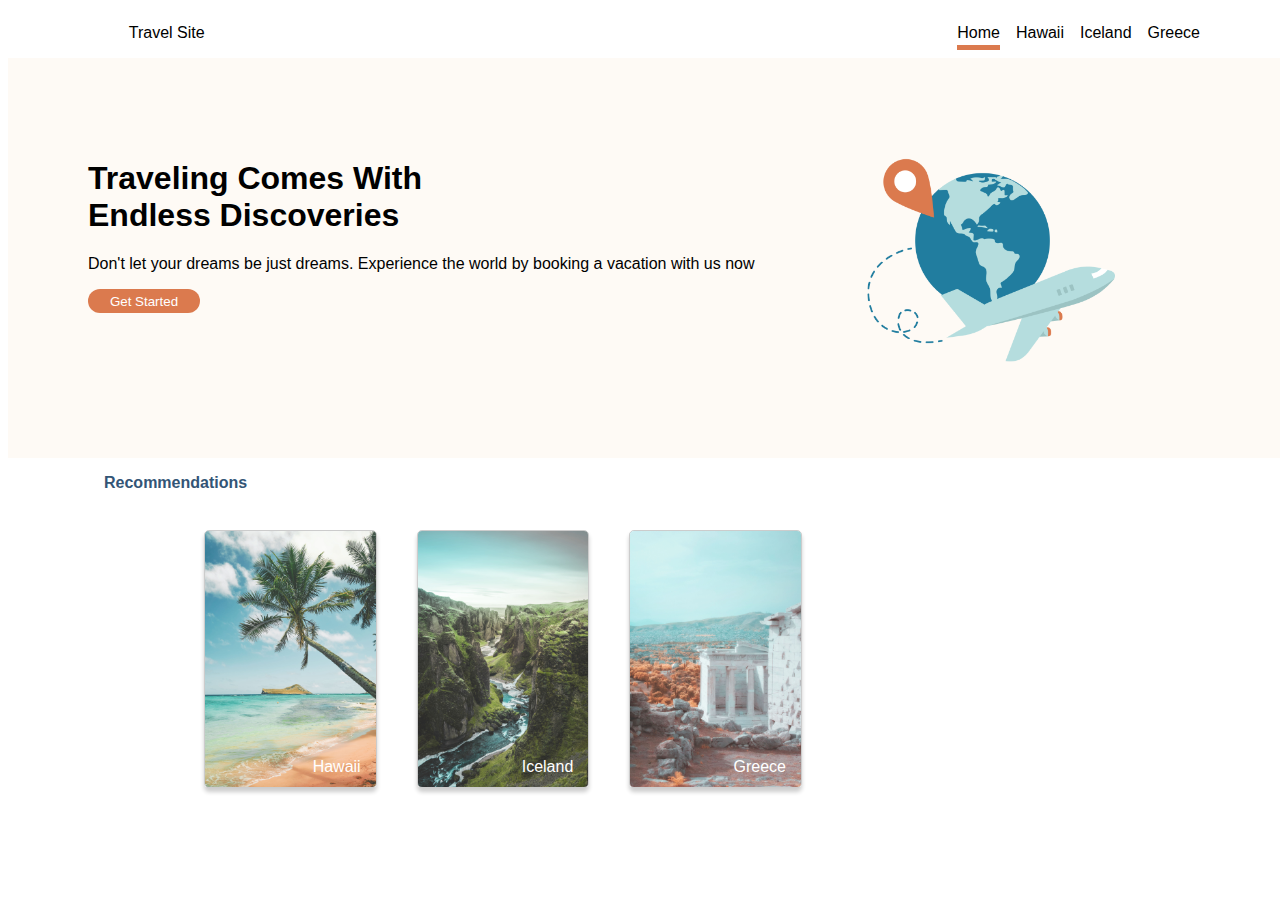
==== home.html @ ff9aa273 "init commit" ====
<html lang="en">
<head>
  <meta charset="UTF-8">
  <meta name="viewport" content="width=device-width, initial-scale=1.0">
  <title>Home</title>
  <link href="./css/global.css" rel="stylesheet">
  <link href="./css/main.css" rel="stylesheet">
</head>
<body>
  <nav class="nav__container">
    <div class="nav__div">
      <p>
        Travel Site
      </p>
    </div>
    <div class="nav__div">
      
    </div>

    <div class="nav__div">
      <ul class="nav__ul">
        <li class="nav__li">
          <span class="nav__home">Home</span>
        </li>
        <li class="nav__li">
          Hawaii
        </li>
        <li class="nav__li">
          Iceland
        </li>
        <li class="nav__li">
          Greece
        </li>
      </ul>
    </div>

  </nav>

  <section class="section__hero">
    <div class="section__div">
      <h1>
        Traveling Comes With 
      <br>
    
        Endless Discoveries
    
      </h1>
      <p>
        Don't let your dreams be just dreams. 
        Experience the world by booking a vacation with us now
      </p>
      <button class="section__button">
        Get Started
      </button>
    </div>
    
    <img class="section__image" src="./2.0 - Assets/Images/hero.png" alt="plane flying around the world">
    
  </section>

  <main class="main">
    <p id="main__recommendation">
      <strong>Recommendations</strong>
    </p>
    
    <div class="main__div">
    <article class="main__card">
      <a href="./pages/hawaii.html" target="_blank">
        <img class="main__img" src="./2.0 - Assets/Images/hawaii.jpg" alt="beach and a palm tree">
        <p class="main__p">Hawaii</p>
      </a>
    </article>

    <article class="main__card">
      <a href="./pages/iceland.html" target="_blank">
        <img class="main__img" src="./2.0 - Assets/Images/iceland.jpg" alt="mountain and river">
        <p class="main__p">Iceland</p>
      </a>
    </article>

    <article class="main__card">
      <a href="./pages/greece.html" target="_blank">
      <img class="main__img" src="./2.0 - Assets/Images/greece.jpg" alt="pillar building">
      <p class="main__p">Greece</p>
      </a>
    </article>
    </div>
  </main>

  <footer>

  </footer>
</body>
</html>
---- css/global.css ----
ul {
    list-style-type: none;
    display: flex;
    justify-content: flex-end; 
} 
body {
    font-family: Verdana, Geneva, Tahoma, sans-serif;
    font-size: 1rem;
}
---- css/main.css ----
.nav__container {
    display: flex;
    padding: 0rem 4rem;
    background-color: #ffffff;
}
.nav__ul {
    
    padding: 0 rem 3rem;
    
}
ul > li {
    margin: 0rem 0.5rem;
}
.section__image {
    height: 13rem;
    padding: 4rem;
}
.nav__div {
    width: 100%;
    padding-left: 5%;
}
.section__hero {
    display: flex;
    align-items: center;
    width: 100%;
    flex-direction: row;
    padding: 2rem;
    background-color: #FEFAF5;
}
.section__div {
    padding: 1rem 3rem 5rem 3rem;
    text-align: left;
}
.section__button {
    height: 1.5rem;
    width: 7rem;
    background-color: #DB7A4E;
    border-radius: 0.75rem;
    border-style: none;
    color: white;
}
.nav__home {
    border-bottom: solid 5px;
    padding-bottom: 4px;
    border-color: #DB7A4E;
}
.main__img {
    height: 16rem;
    border-radius: 5px;
    border: 1px solid;
    border-color: rgba(0, 0, 0, 0.2); /* set border opacity and color */
    box-shadow: 0px 4px 4px rgba(0, 0, 0, 0.2);
    position: relative;
}
.main {
    
    width: 100%;
    margin: 0rem 3rem;
}
.main__card {
    
    padding: 20px;
    display: flex;
    position: relative;
    text-align: center;
    
}

#main__recommendation {
    
    width: 100%;
    height: 20px;
    background-color: white;
    padding-left: 3rem;
    color: #335576;
}
.main__div {
    display: inline-flex;
    margin: 0%;
    padding-left: 10%;
    position: absolute;
}
.main__p {
    background-color: transparent;
    color: white;
    
    padding-right: 20px;
    position: absolute;
    height: 30px;
    bottom: 4px;
    right: 16px
    
}
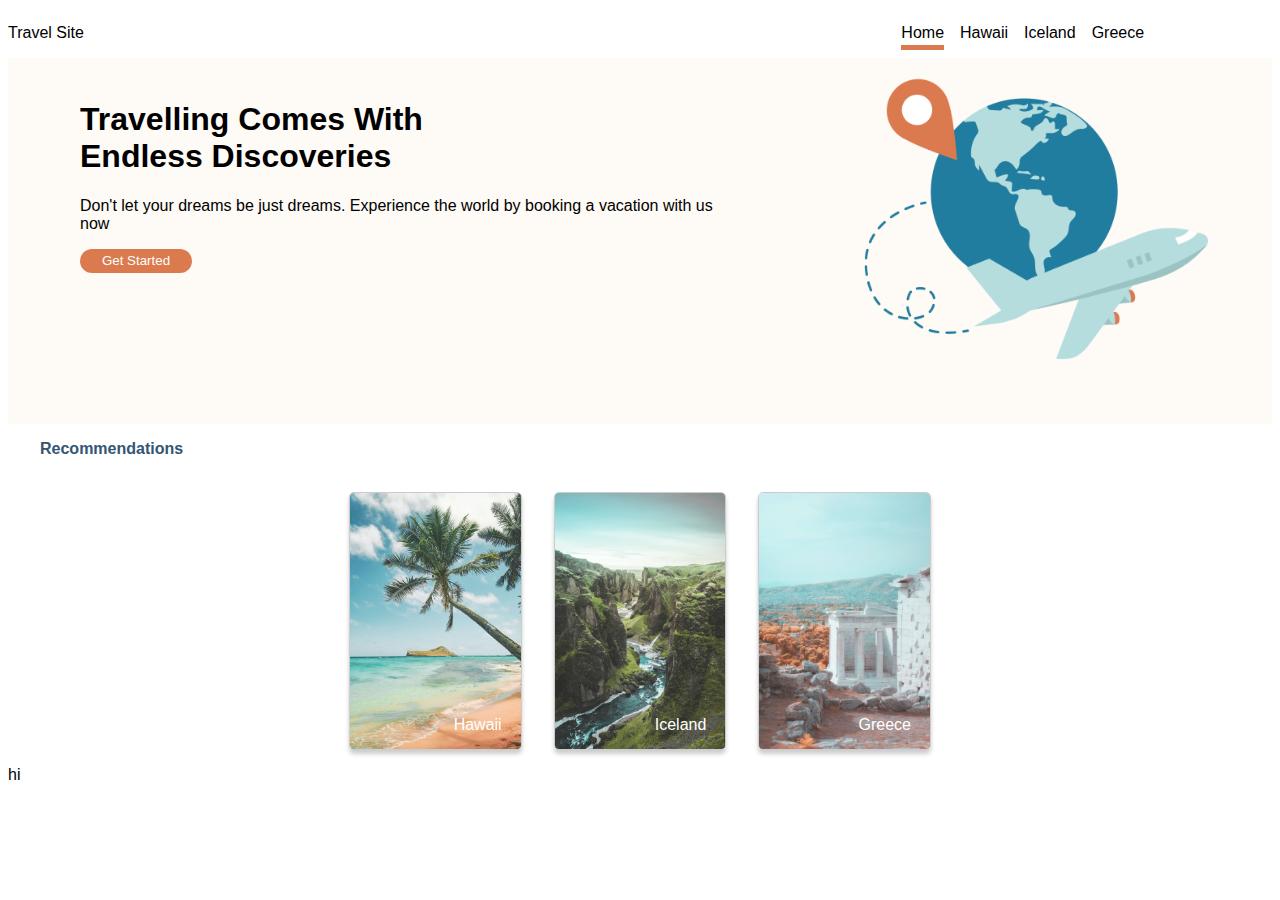
==== commit 9b679967: "centered hero and reccommendations section" ====
--- a/home.html
+++ b/home.html
@@ -19,18 +19,29 @@
 
     <div class="nav__div">
       <ul class="nav__ul">
-        <li class="nav__li">
-          <span class="nav__home">Home</span>
-        </li>
-        <li class="nav__li">
-          Hawaii
-        </li>
-        <li class="nav__li">
-          Iceland
-        </li>
-        <li class="nav__li">
-          Greece
-        </li>
+        <a class="nav__li-link" href="./home.html" target="_blank">
+          <li class="nav__li">
+            <span class="nav__home">Home</span>
+          </li>
+        </a>
+        
+        <a class="nav__li-link" href="./pages/hawaii.html" target="_blank">
+          <li class="nav__li">
+            Hawaii
+          </li>
+        </a>  
+        
+        <a class="nav__li-link" href="./pages/iceland.html" target="_blank">
+          <li class="nav__li">
+            Iceland
+          </li>
+        </a>
+        
+        <a class="nav__li-link" href="./pages/greece.html" target="_blank">
+          <li class="nav__li">
+            Greece
+          </li>
+        </a>
       </ul>
     </div>
 
@@ -38,24 +49,29 @@
 
   <section class="section__hero">
     <div class="section__div">
-      <h1>
-        Traveling Comes With 
+      <h1 class="section__h1">
+        Travelling Comes With 
       <br>
     
         Endless Discoveries
     
       </h1>
-      <p>
-        Don't let your dreams be just dreams. 
-        Experience the world by booking a vacation with us now
-      </p>
-      <button class="section__button">
-        Get Started
-      </button>
+      
+        <p>
+          Don't let your dreams be just dreams. 
+          Experience the world by booking a vacation with us now
+        </p>
+        <button class="section__button">
+          Get Started
+        </button>
+      
     </div>
     
+    <div>
+    <a href="./home.html" target="_blank">
     <img class="section__image" src="./2.0 - Assets/Images/hero.png" alt="plane flying around the world">
-    
+    </a>
+    </div>
   </section>
 
   <main class="main">
@@ -88,7 +104,9 @@
   </main>
 
   <footer>
-
+    <div>
+      hi
+    </div>
   </footer>
 </body>
 </html>--- a/css/global.css
+++ b/css/global.css
@@ -6,4 +6,8 @@
 body {
     font-family: Verdana, Geneva, Tahoma, sans-serif;
     font-size: 1rem;
+}
+.nav__li-link {
+    text-decoration: none;
+    color: black;
 }--- a/css/main.css
+++ b/css/main.css
@@ -1,35 +1,40 @@
 .nav__container {
     display: flex;
-    padding: 0rem 4rem;
+    padding: 0rem;
+    margin: 0rem;
     background-color: #ffffff;
+    position: fixed;
+    width: 100%;
+    top 0;
 }
 .nav__ul {
-    
-    padding: 0 rem 3rem;
+    gap: 1rem;
     
 }
 ul > li {
     margin: 0rem 0.5rem;
 }
 .section__image {
-    height: 13rem;
+    height: 18rem;
     padding: 4rem;
 }
 .nav__div {
     width: 100%;
-    padding-left: 5%;
+    
+    display: flex;
+    justify-content: space-between;
 }
 .section__hero {
     display: flex;
-    align-items: center;
+    justify-content: space-between;
     width: 100%;
-    flex-direction: row;
-    padding: 2rem;
+    
     background-color: #FEFAF5;
 }
 .section__div {
-    padding: 1rem 3rem 5rem 3rem;
+    padding: 4.5rem;
     text-align: left;
+    
 }
 .section__button {
     height: 1.5rem;
@@ -55,11 +60,13 @@
 .main {
     
     width: 100%;
-    margin: 0rem 3rem;
+    
+    
+    
 }
 .main__card {
     
-    padding: 20px;
+    padding: 1rem;
     display: flex;
     position: relative;
     text-align: center;
@@ -71,14 +78,14 @@
     width: 100%;
     height: 20px;
     background-color: white;
-    padding-left: 3rem;
+    padding-left: 2rem;
     color: #335576;
 }
 .main__div {
-    display: inline-flex;
-    margin: 0%;
-    padding-left: 10%;
-    position: absolute;
+    display: flex;
+    justify-content: center;
+
+
 }
 .main__p {
     background-color: transparent;
@@ -89,5 +96,4 @@
     height: 30px;
     bottom: 4px;
     right: 16px
-    
-}+}
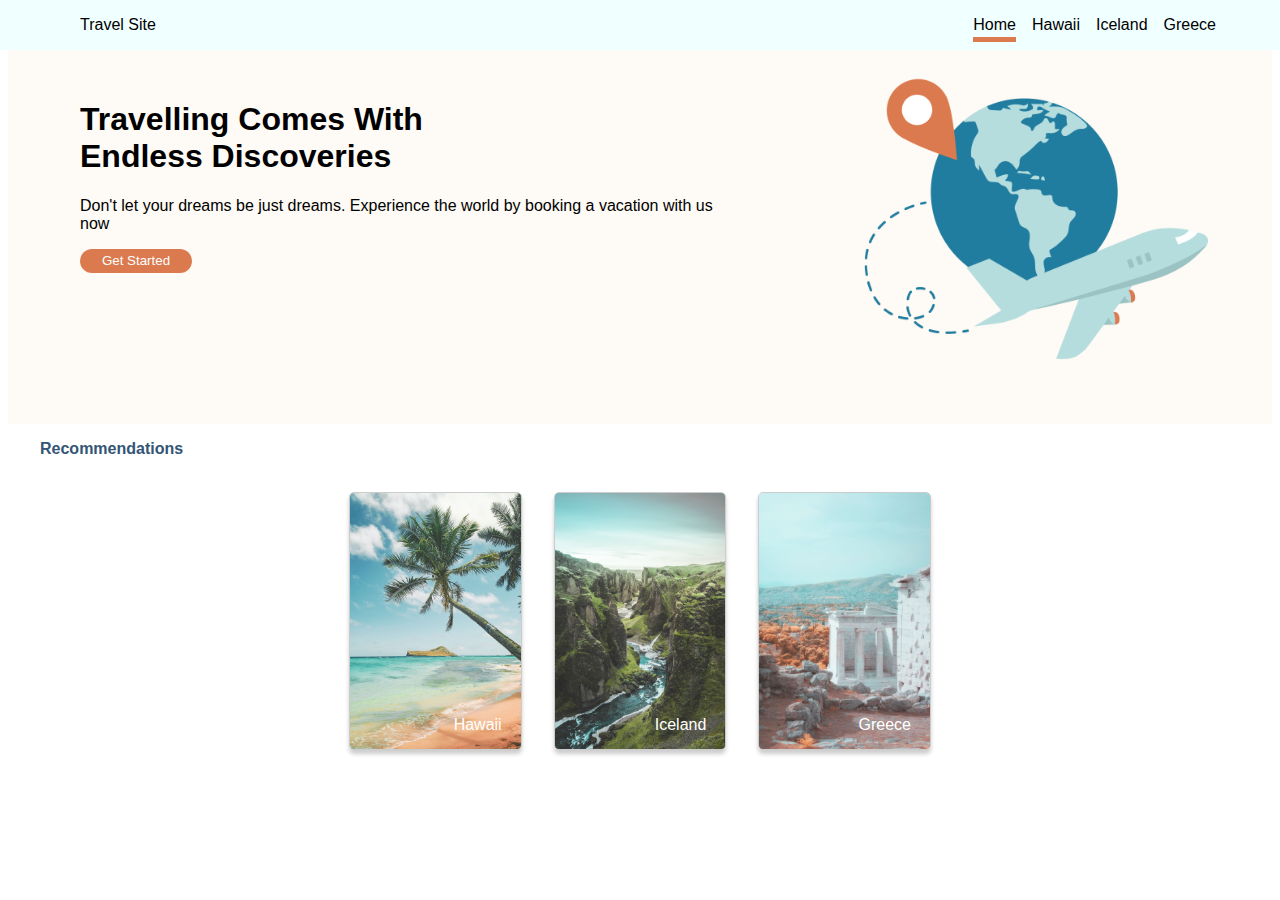
==== commit f772be13: "set nav unordered list to the right" ====
--- a/home.html
+++ b/home.html
@@ -9,7 +9,7 @@
 <body>
   <nav class="nav__container">
     <div class="nav__div">
-      <p>
+      <p class="nav__title">
         Travel Site
       </p>
     </div>
@@ -104,9 +104,7 @@
   </main>
 
   <footer>
-    <div>
-      hi
-    </div>
+  
   </footer>
 </body>
 </html>--- a/css/main.css
+++ b/css/main.css
@@ -5,10 +5,17 @@
     background-color: #ffffff;
     position: fixed;
     width: 100%;
-    top 0;
+    top: 0;
+    left: 0;
+    
 }
 .nav__ul {
+    display: flex;
+    position: absolute;
     gap: 1rem;
+    
+    right: 0;
+    padding-right: 4rem;
     
 }
 ul > li {
@@ -20,8 +27,8 @@
 }
 .nav__div {
     width: 100%;
-    
-    display: flex;
+    padding: 0rem 5rem 0rem 5rem;
+    background-color: azure;
     justify-content: space-between;
 }
 .section__hero {
@@ -97,3 +104,7 @@
     bottom: 4px;
     right: 16px
 }
+.nav__title {
+    width: 90px;
+    
+}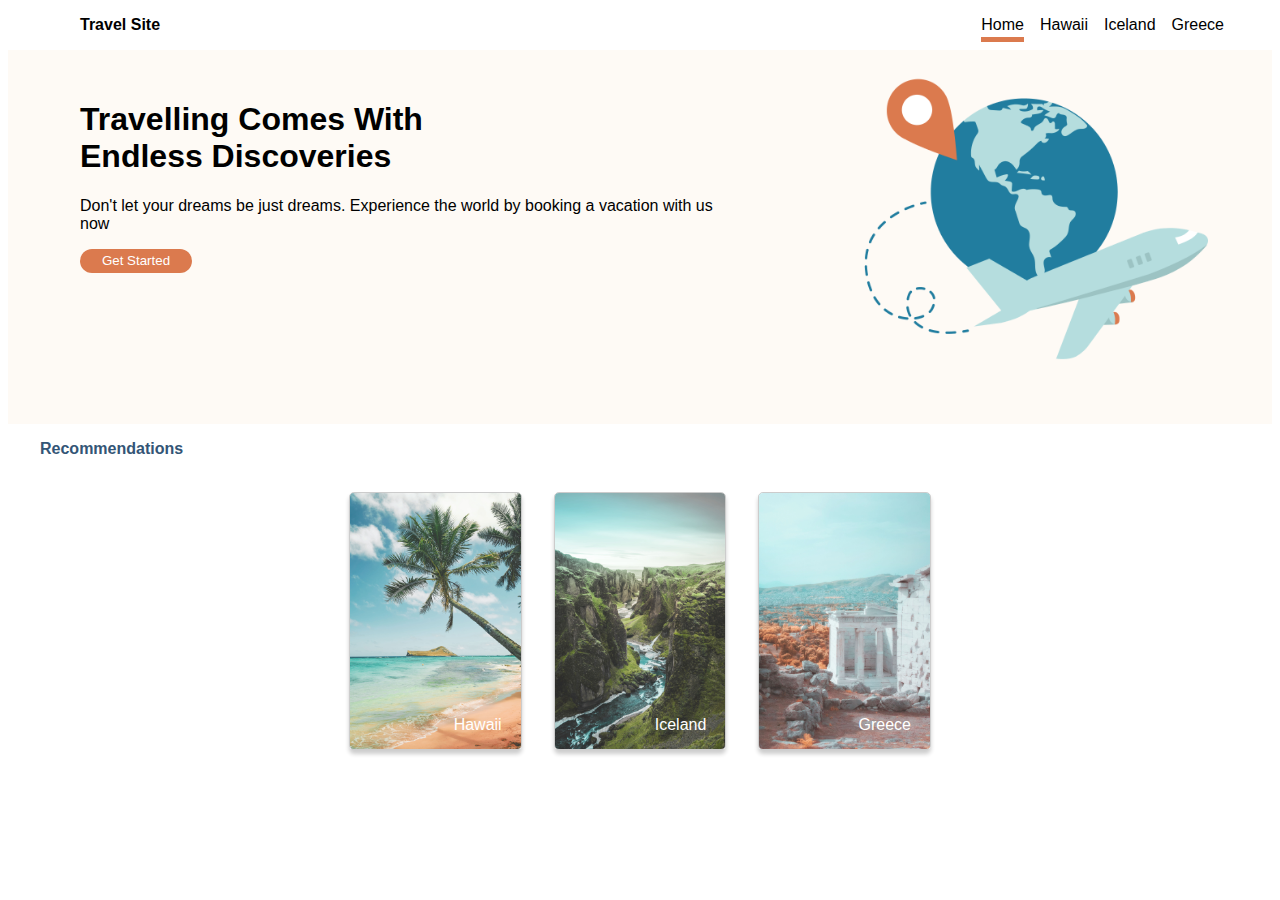
==== commit 852cd92c: "bolded the nav__title" ====
--- a/home.html
+++ b/home.html
@@ -10,7 +10,7 @@
   <nav class="nav__container">
     <div class="nav__div">
       <p class="nav__title">
-        Travel Site
+        <strong>Travel Site</strong>
       </p>
     </div>
     <div class="nav__div">
--- a/css/main.css
+++ b/css/main.css
@@ -15,7 +15,7 @@
     gap: 1rem;
     
     right: 0;
-    padding-right: 4rem;
+    padding-right: 3.5rem;
     
 }
 ul > li {
@@ -28,7 +28,7 @@
 .nav__div {
     width: 100%;
     padding: 0rem 5rem 0rem 5rem;
-    background-color: azure;
+    
     justify-content: space-between;
 }
 .section__hero {
@@ -105,6 +105,6 @@
     right: 16px
 }
 .nav__title {
-    width: 90px;
+    width: 97px;
     
 }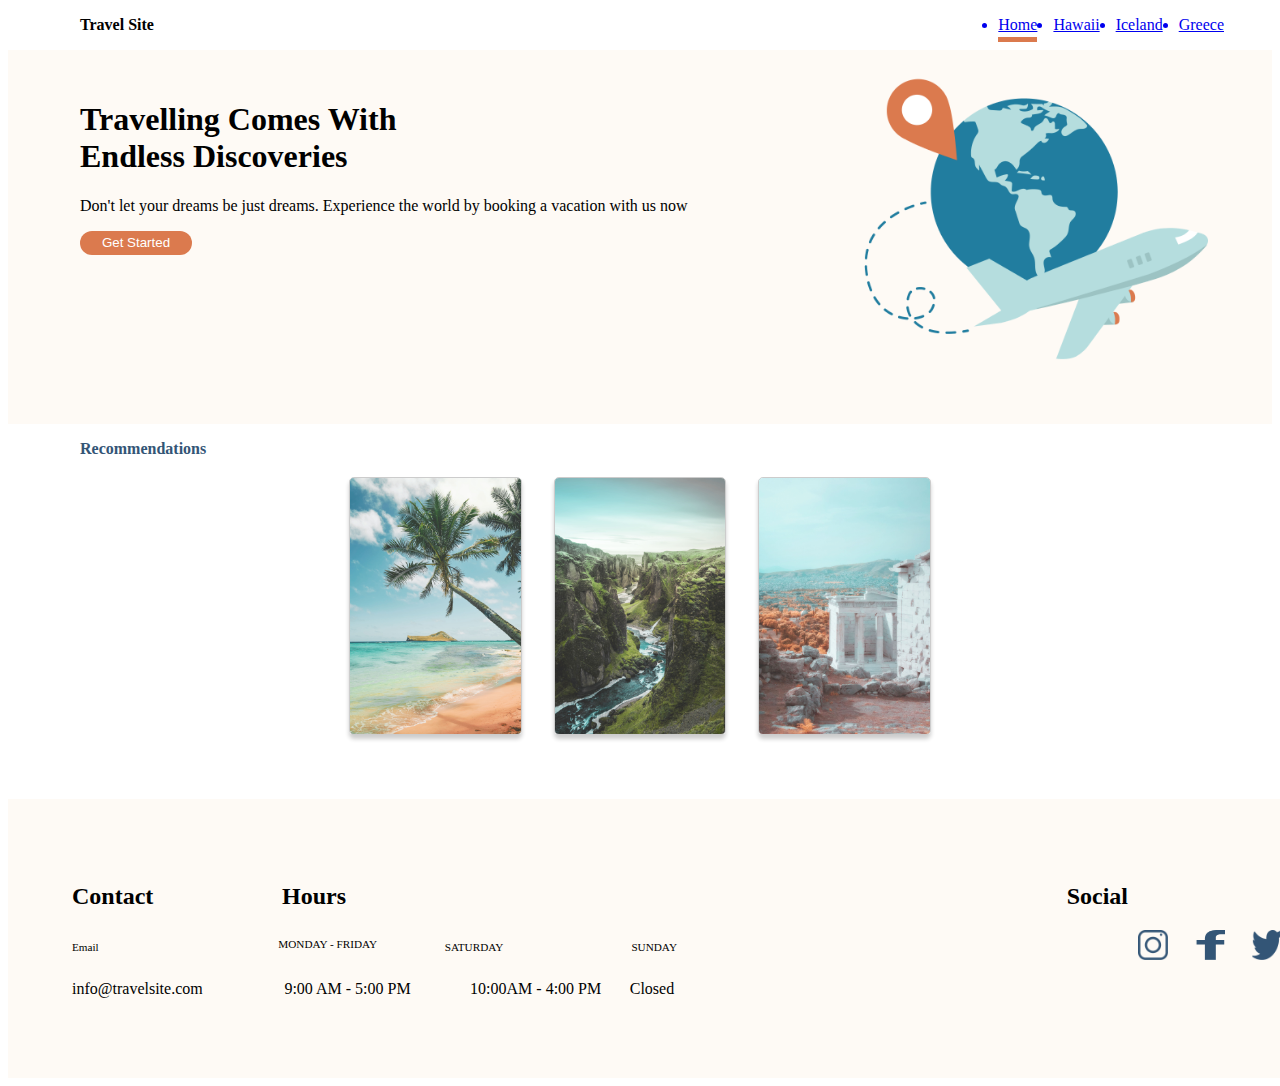
==== commit 1992673f: "homepage complete" ====
--- a/home.html
+++ b/home.html
@@ -5,6 +5,7 @@
   <title>Home</title>
   <link href="./css/global.css" rel="stylesheet">
   <link href="./css/main.css" rel="stylesheet">
+  
 </head>
 <body>
   <nav class="nav__container">
@@ -13,31 +14,31 @@
         <strong>Travel Site</strong>
       </p>
     </div>
-    <div class="nav__div">
+<div class="nav__div">
       
     </div>
-
+  
     <div class="nav__div">
       <ul class="nav__ul">
-        <a class="nav__li-link" href="./home.html" target="_blank">
+        <a class="nav__li" href="./home.html" target="_blank">
           <li class="nav__li">
             <span class="nav__home">Home</span>
           </li>
         </a>
         
-        <a class="nav__li-link" href="./pages/hawaii.html" target="_blank">
+        <a class="nav__li" href="./pages/hawaii.html" target="_blank">
           <li class="nav__li">
             Hawaii
           </li>
         </a>  
         
-        <a class="nav__li-link" href="./pages/iceland.html" target="_blank">
+        <a class="nav__li" href="./pages/iceland.html" target="_blank">
           <li class="nav__li">
             Iceland
           </li>
         </a>
         
-        <a class="nav__li-link" href="./pages/greece.html" target="_blank">
+        <a class="nav__li" href="./pages/greece.html" target="_blank">
           <li class="nav__li">
             Greece
           </li>
@@ -75,7 +76,7 @@
   </section>
 
   <main class="main">
-    <p id="main__recommendation">
+    <p class="main__recommendation">
       <strong>Recommendations</strong>
     </p>
     
@@ -103,8 +104,71 @@
     </div>
   </main>
 
-  <footer>
-  
+  <footer class="footer">
+    <section class="section__h2">
+      
+        <h2>
+          Contact
+        </h2>
+
+        <h2>
+          Hours
+        </h2>
+
+        <h2>
+          Social
+        </h2>
+      
+    </section>
+
+    <section class="footer__subsection">
+    <section class="section__div-footer">
+      <div class="section__subtext">
+        <p>
+          Email
+        </p>
+
+        <p>
+          <span class="section__div-center">
+            MONDAY - FRIDAY
+          </span>
+        </p>
+
+        <p>
+          SATURDAY
+        </p>
+
+        <p>
+          SUNDAY
+        </p>
+      </div>
+      <div class="section__info">
+        <p>
+          info@travelsite.com
+        </p>
+
+        <p class="section__9to5">
+          9:00 AM - 5:00 PM
+        </p>
+
+        <p>
+          10:00AM - 4:00 PM
+        </p>
+
+        <p class="section__info-4th">
+          Closed
+        </p>
+      </div>
+
+    </section>
+
+    <section class="footer__3rdsection">
+      <img class="section__icon" src="./2.0 - Assets/Icons/icon-instagram.png" alt="instagram">
+      <img class="section__icon" src="./2.0 - Assets/Icons/icon-facebook.png" alt="facebook">
+      <img class="section__icon" src="./2.0 - Assets/Icons/icon-twitter.png" alt="twitter">
+    </section>
+
+    </section>
   </footer>
 </body>
 </html>--- a/css/global.css
+++ b/css/global.css
@@ -1,13 +1,34 @@
-ul {
-    list-style-type: none;
+.nav__container {
     display: flex;
-    justify-content: flex-end; 
-} 
-body {
-    font-family: Verdana, Geneva, Tahoma, sans-serif;
-    font-size: 1rem;
+    padding: 0rem;
+    margin: 0rem;
+    background-color: #ffffff;
+    position: fixed;
+    width: 100%;
+    top: 0;
+    left: 0;
+    z-index: 3;
 }
-.nav__li-link {
-    text-decoration: none;
-    color: black;
+.nav__ul {
+    display: flex;
+    position: absolute;
+    gap: 1rem;
+    right: 0;
+    padding-right: 3.5rem;
+}
+ul > li {
+    margin: 0rem 0.5rem;
+}
+.nav__div {
+    width: 100%;
+    padding: 0rem 5rem 0rem 5rem;
+    justify-content: space-between;
+}
+.nav__title {
+    width: 97px;
+}
+.nav__home {
+    border-bottom: solid 5px;
+    padding-bottom: 4px;
+    border-color: #DB7A4E;
 }--- a/css/main.css
+++ b/css/main.css
@@ -7,13 +7,13 @@
     width: 100%;
     top: 0;
     left: 0;
+    z-index: 3;
     
 }
 .nav__ul {
     display: flex;
     position: absolute;
     gap: 1rem;
-    
     right: 0;
     padding-right: 3.5rem;
     
@@ -28,14 +28,12 @@
 .nav__div {
     width: 100%;
     padding: 0rem 5rem 0rem 5rem;
-    
     justify-content: space-between;
 }
 .section__hero {
     display: flex;
     justify-content: space-between;
     width: 100%;
-    
     background-color: #FEFAF5;
 }
 .section__div {
@@ -63,36 +61,30 @@
     border-color: rgba(0, 0, 0, 0.2); /* set border opacity and color */
     box-shadow: 0px 4px 4px rgba(0, 0, 0, 0.2);
     position: relative;
+    z-index: 2;
 }
 .main {
-    
     width: 100%;
-    
-    
-    
 }
 .main__card {
-    
     padding: 1rem;
     display: flex;
     position: relative;
     text-align: center;
-    
+    margin-bottom: 3rem;
 }
 
-#main__recommendation {
+.main__recommendation {
+    width: 100%;
+    height: 5px;
+    background-color: white;
+    padding-left: 4.5rem;
+    color: #335576;
     
-    width: 100%;
-    height: 20px;
-    background-color: white;
-    padding-left: 2rem;
-    color: #335576;
 }
 .main__div {
     display: flex;
     justify-content: center;
-
-
 }
 .main__p {
     background-color: transparent;
@@ -106,5 +98,91 @@
 }
 .nav__title {
     width: 97px;
+}
+.section__h2 {
+    display: inline-flex;
+    width: 100%;
     
-}+    justify-content: space-between;
+}
+.section__h2 h2:nth-child(2) {
+    margin-right: 20rem;
+}
+.footer {
+    
+    padding: 4rem;
+    width: 100%;
+    background-color: #FEFAF5;
+}
+.section__h2 h2:nth-child(2) {
+    padding-right: 17rem;
+}
+.section__h2 h2:nth-child(3) {
+    margin-right: 13rem;
+}
+.section__subtext {
+    display: flex;
+    width: 100%;
+    justify-content: space-between;
+    font-size: 0.7rem;
+}
+.section__subtext p:nth-child(4) {
+    padding-right: 28rem;
+}
+.section__subtext p:nth-child(3) {
+    padding-right: 8rem;
+    margin-left: 2rem;
+    
+}
+.section__subtext p:nth-child(2) {
+    margin: 0.5rem 2rem 0rem 11rem;
+    
+    padding: 0rem 0rem 0rem 0rem;
+    height: 20px;
+}
+.section__info {
+    display: flex;
+    width: 100%;
+    justify-content: space-between;
+    font-size: 1.0rem;
+}
+.section__info p:nth-child(2) {
+    margin-left: 2rem;
+    
+    padding-left: 1.5rem;
+}
+
+.section__div-footer h2 {
+    display: inline-flex;
+    width: 100%;
+    
+    justify-content: space-between;
+}
+.section__div-center {
+    display: flex;
+    justify-content: center;
+    width: 106px;
+}
+.section__info p:nth-child(4) {
+    padding-right: 20rem;
+    margin-right: 8rem; 
+}
+.section__info-4th {
+    text-align: center;
+    width: 50px;
+}
+.footer__subsection {
+    display: flex;
+}
+.footer__3rdsection {
+    display: flex;
+    justify-content: space-around;
+    width: 170px;
+}
+.section__icon {
+    height: 30px;
+    width: 30px;
+}
+.section__9to5 {
+width: 160px;
+}
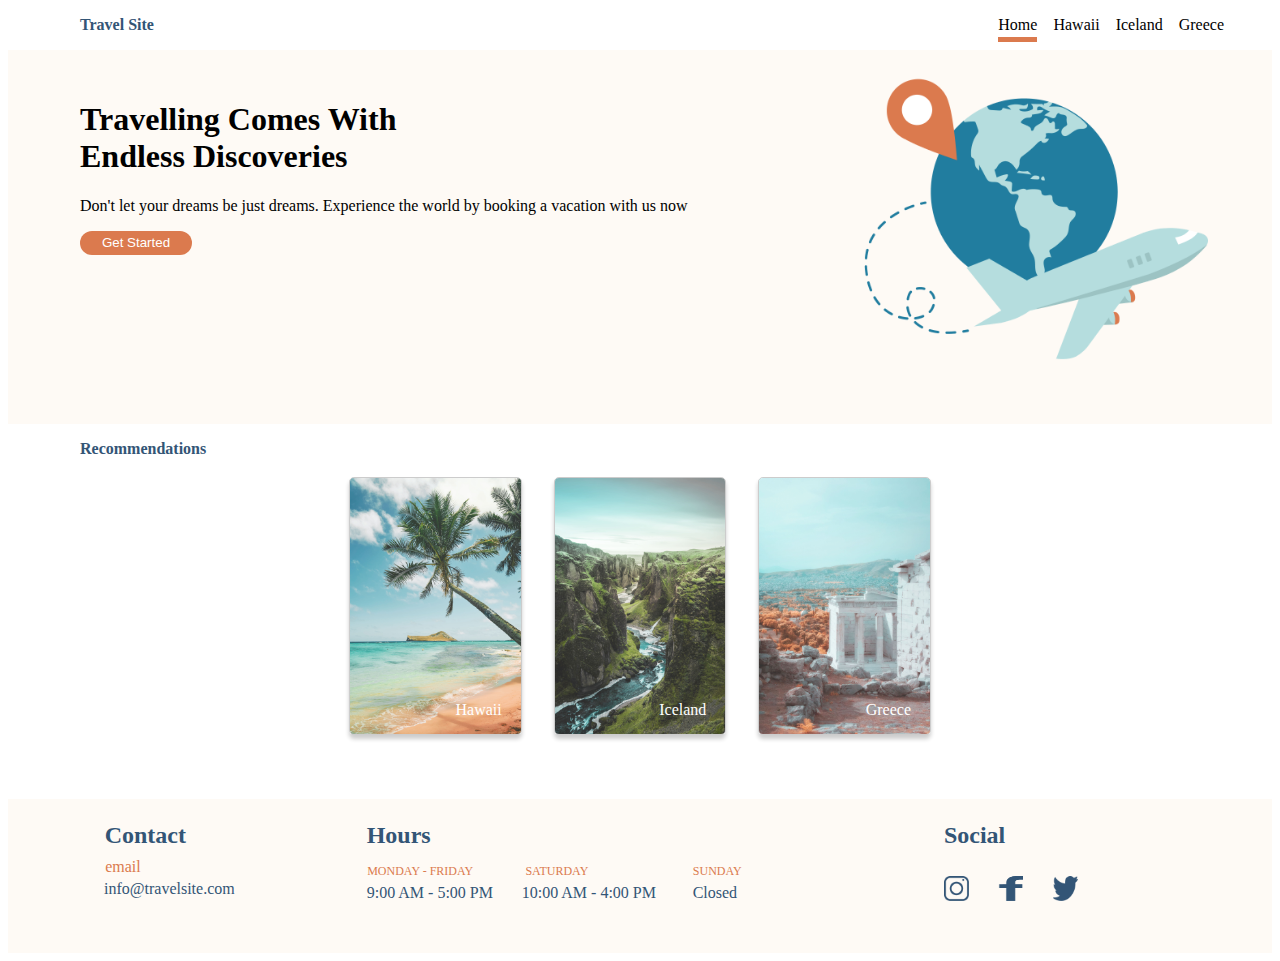
==== commit 7032c802: "footer complete" ====
--- a/home.html
+++ b/home.html
@@ -14,31 +14,29 @@
         <strong>Travel Site</strong>
       </p>
     </div>
-<div class="nav__div">
-      
-    </div>
+
   
     <div class="nav__div">
       <ul class="nav__ul">
-        <a class="nav__li" href="./home.html" target="_blank">
+        <a class="nav__li-link" href="./home.html" target="_blank">
           <li class="nav__li">
             <span class="nav__home">Home</span>
           </li>
         </a>
         
-        <a class="nav__li" href="./pages/hawaii.html" target="_blank">
+        <a class="nav__li-link" href="./pages/hawaii.html" target="_blank">
           <li class="nav__li">
             Hawaii
           </li>
         </a>  
         
-        <a class="nav__li" href="./pages/iceland.html" target="_blank">
+        <a class="nav__li-link" href="./pages/iceland.html" target="_blank">
           <li class="nav__li">
             Iceland
           </li>
         </a>
         
-        <a class="nav__li" href="./pages/greece.html" target="_blank">
+        <a class="nav__li-link" href="./pages/greece.html" target="_blank">
           <li class="nav__li">
             Greece
           </li>
@@ -105,70 +103,74 @@
   </main>
 
   <footer class="footer">
-    <section class="section__h2">
-      
-        <h2>
-          Contact
-        </h2>
+    <section class="footer__section">
+        <ul class="section__ul">
+            <li class="section__li">
+                <h2 class="ul__li-contact">
+                    Contact
+                </h2>
+                
+                <p class="ul__li-email">
+                    <span class="section__subtext-">email</span> 
+                </p>
 
-        <h2>
-          Hours
-        </h2>
+                <p class="ul__li-info">info@travelsite.com</p>
+            </li>
 
-        <h2>
-          Social
-        </h2>
-      
+            
+            <li class="section__li">
+                <h2 class="ul__li-hour">
+                    Hours
+                </h2>
+                    
+                <div class="li__subdiv">
+                    <div class="li__div-weekday">
+                        <p>
+                            <span class="section__subtext">MONDAY - FRIDAY</span>
+                        </p>
+
+                        <p>
+                            9:00 AM - 5:00 PM
+                        </p>
+                    </div>
+                        
+                    <div class="li__div-saturday">
+                        <p>
+                            <span class="section__subtext">SATURDAY</span>
+                        </p>
+
+                        <p>
+                            10:00 AM - 4:00 PM
+                        </p>
+                    </div>
+
+                    <div class="li__div-sunday">
+                        <p>
+                            <span class="section__subtext">SUNDAY</span>
+                        </p>
+
+                        <p>
+                            Closed
+                        </p>
+                    </div>
+                </div>
+            </li>
+
+            <li class="section__li">
+                <div>
+                    <h2 class="li__h2-social">
+                        Social
+                    </h2>
+                </div>
+                
+                <div class="li__div-img">
+                    <img class="li__img" src="./2.0 - Assets/Icons/icon-instagram.png" alt="instagram">
+                    <img class="li__img" src="./2.0 - Assets/Icons/icon-facebook.png" alt="facebook">
+                    <img class="li__img"  src="./2.0 - Assets/Icons/icon-twitter.png" alt="twitter">
+                </div>
+            </li>
+        </ul>
     </section>
-
-    <section class="footer__subsection">
-    <section class="section__div-footer">
-      <div class="section__subtext">
-        <p>
-          Email
-        </p>
-
-        <p>
-          <span class="section__div-center">
-            MONDAY - FRIDAY
-          </span>
-        </p>
-
-        <p>
-          SATURDAY
-        </p>
-
-        <p>
-          SUNDAY
-        </p>
-      </div>
-      <div class="section__info">
-        <p>
-          info@travelsite.com
-        </p>
-
-        <p class="section__9to5">
-          9:00 AM - 5:00 PM
-        </p>
-
-        <p>
-          10:00AM - 4:00 PM
-        </p>
-
-        <p class="section__info-4th">
-          Closed
-        </p>
-      </div>
-
-    </section>
-
-    <section class="footer__3rdsection">
-      <img class="section__icon" src="./2.0 - Assets/Icons/icon-instagram.png" alt="instagram">
-      <img class="section__icon" src="./2.0 - Assets/Icons/icon-facebook.png" alt="facebook">
-      <img class="section__icon" src="./2.0 - Assets/Icons/icon-twitter.png" alt="twitter">
-    </section>
-
-    </section>
-  </footer>
+</footer>
 </body>
 </html>--- a/css/global.css
+++ b/css/global.css
@@ -16,8 +16,11 @@
     right: 0;
     padding-right: 3.5rem;
 }
-ul > li {
-    margin: 0rem 0.5rem;
+.nav__li {
+    margin: 0rem 0rem;
+    color: black;
+    list-style-type: none;
+    
 }
 .nav__div {
     width: 100%;
@@ -26,9 +29,100 @@
 }
 .nav__title {
     width: 97px;
+    color: #335576;
 }
 .nav__home {
     border-bottom: solid 5px;
     padding-bottom: 4px;
     border-color: #DB7A4E;
+}
+.nav__li-link {
+    text-decoration: none;
+}
+
+.footer {
+    background-color: #fefaf5;
+    padding: 0rem;
+    display: flex;
+}
+.footer__section {
+    align-content: space-around;
+    margin: 0rem;
+}
+.section__ul {
+    text-align: center;
+    line-height: 0;
+}
+.section__li {
+    display: inline-block;
+    padding-left: 0rem;
+    vertical-align: top;
+}
+.section__ul li:nth-child(2) {
+    padding-left: 7rem;
+}
+.section__ul li:nth-child(3) {
+    padding-left: 7rem;
+    padding-bottom: 1rem;
+}
+.section__subtext {
+    color: #DB7A4E;
+    font-size: 12;
+    margin: 0rem;
+    padding-right: 2rem;
+}
+.li__subdiv {
+    display: flex;
+}
+.li__img {
+    width: 25px;
+    height: 25px;
+    padding: 1.3rem 0.8rem;
+}
+.ul__li-email {
+    padding-right: 2.8rem;
+    margin: 2rem 0rem 0rem 0rem;
+    color: #DB7A4E;
+}
+.ul__li-info {
+    color: #335576;
+    margin: 1.4rem 0rem 1rem 3rem;
+}
+.ul__li-hour {
+    margin-right: 18rem;
+    color: #335576;
+    padding-right: 5rem;
+}
+.ul__li-contact {
+    color: #335576;
+}
+.section__ul li:nth-child(2) {
+    padding-right: 0rem;
+}
+.li__div-weekday p:nth-child(2){
+    margin: 1.4rem 0.8rem 0rem 0rem;
+    color: #335576;
+}
+.li__div-saturday p:nth-child(1) {
+    margin-right: 1rem;
+}
+.li__div-saturday p:nth-child(2) {
+    margin: 1.4rem 0rem 0rem 1rem;
+    color: #335576;
+}
+.li__div-sunday p:nth-child(1) {
+    padding: 0rem 0rem 0rem 2.3rem;
+}
+.li__div-sunday p:nth-child(2) {
+    padding: 0.4rem 0rem 0rem 0rem;
+    color: #335576;
+}
+.li__h2-social {
+    color: #335576;
+    margin-right: 1rem;
+    padding-right: 5rem;
+}
+.li__div-img {
+    margin-right: 1.5rem;
+    padding-right: 0rem;
 }--- a/css/main.css
+++ b/css/main.css
@@ -8,7 +8,6 @@
     top: 0;
     left: 0;
     z-index: 3;
-    
 }
 .nav__ul {
     display: flex;
@@ -16,10 +15,10 @@
     gap: 1rem;
     right: 0;
     padding-right: 3.5rem;
-    
 }
 ul > li {
     margin: 0rem 0.5rem;
+    
 }
 .section__image {
     height: 18rem;
@@ -89,100 +88,14 @@
 .main__p {
     background-color: transparent;
     color: white;
-    
+    z-index: 4;
     padding-right: 20px;
     position: absolute;
     height: 30px;
     bottom: 4px;
     right: 16px
 }
-.nav__title {
-    width: 97px;
-}
-.section__h2 {
-    display: inline-flex;
-    width: 100%;
-    
-    justify-content: space-between;
-}
-.section__h2 h2:nth-child(2) {
-    margin-right: 20rem;
-}
-.footer {
-    
-    padding: 4rem;
-    width: 100%;
-    background-color: #FEFAF5;
-}
-.section__h2 h2:nth-child(2) {
-    padding-right: 17rem;
-}
-.section__h2 h2:nth-child(3) {
-    margin-right: 13rem;
-}
-.section__subtext {
-    display: flex;
-    width: 100%;
-    justify-content: space-between;
-    font-size: 0.7rem;
-}
-.section__subtext p:nth-child(4) {
-    padding-right: 28rem;
-}
-.section__subtext p:nth-child(3) {
-    padding-right: 8rem;
-    margin-left: 2rem;
-    
-}
-.section__subtext p:nth-child(2) {
-    margin: 0.5rem 2rem 0rem 11rem;
-    
-    padding: 0rem 0rem 0rem 0rem;
-    height: 20px;
-}
-.section__info {
-    display: flex;
-    width: 100%;
-    justify-content: space-between;
-    font-size: 1.0rem;
-}
-.section__info p:nth-child(2) {
-    margin-left: 2rem;
-    
-    padding-left: 1.5rem;
-}
 
-.section__div-footer h2 {
-    display: inline-flex;
-    width: 100%;
-    
-    justify-content: space-between;
-}
-.section__div-center {
-    display: flex;
-    justify-content: center;
-    width: 106px;
-}
-.section__info p:nth-child(4) {
-    padding-right: 20rem;
-    margin-right: 8rem; 
-}
-.section__info-4th {
-    text-align: center;
-    width: 50px;
-}
-.footer__subsection {
-    display: flex;
-}
-.footer__3rdsection {
-    display: flex;
-    justify-content: space-around;
-    width: 170px;
-}
-.section__icon {
-    height: 30px;
-    width: 30px;
-}
-.section__9to5 {
-width: 160px;
-}
+
+
+
